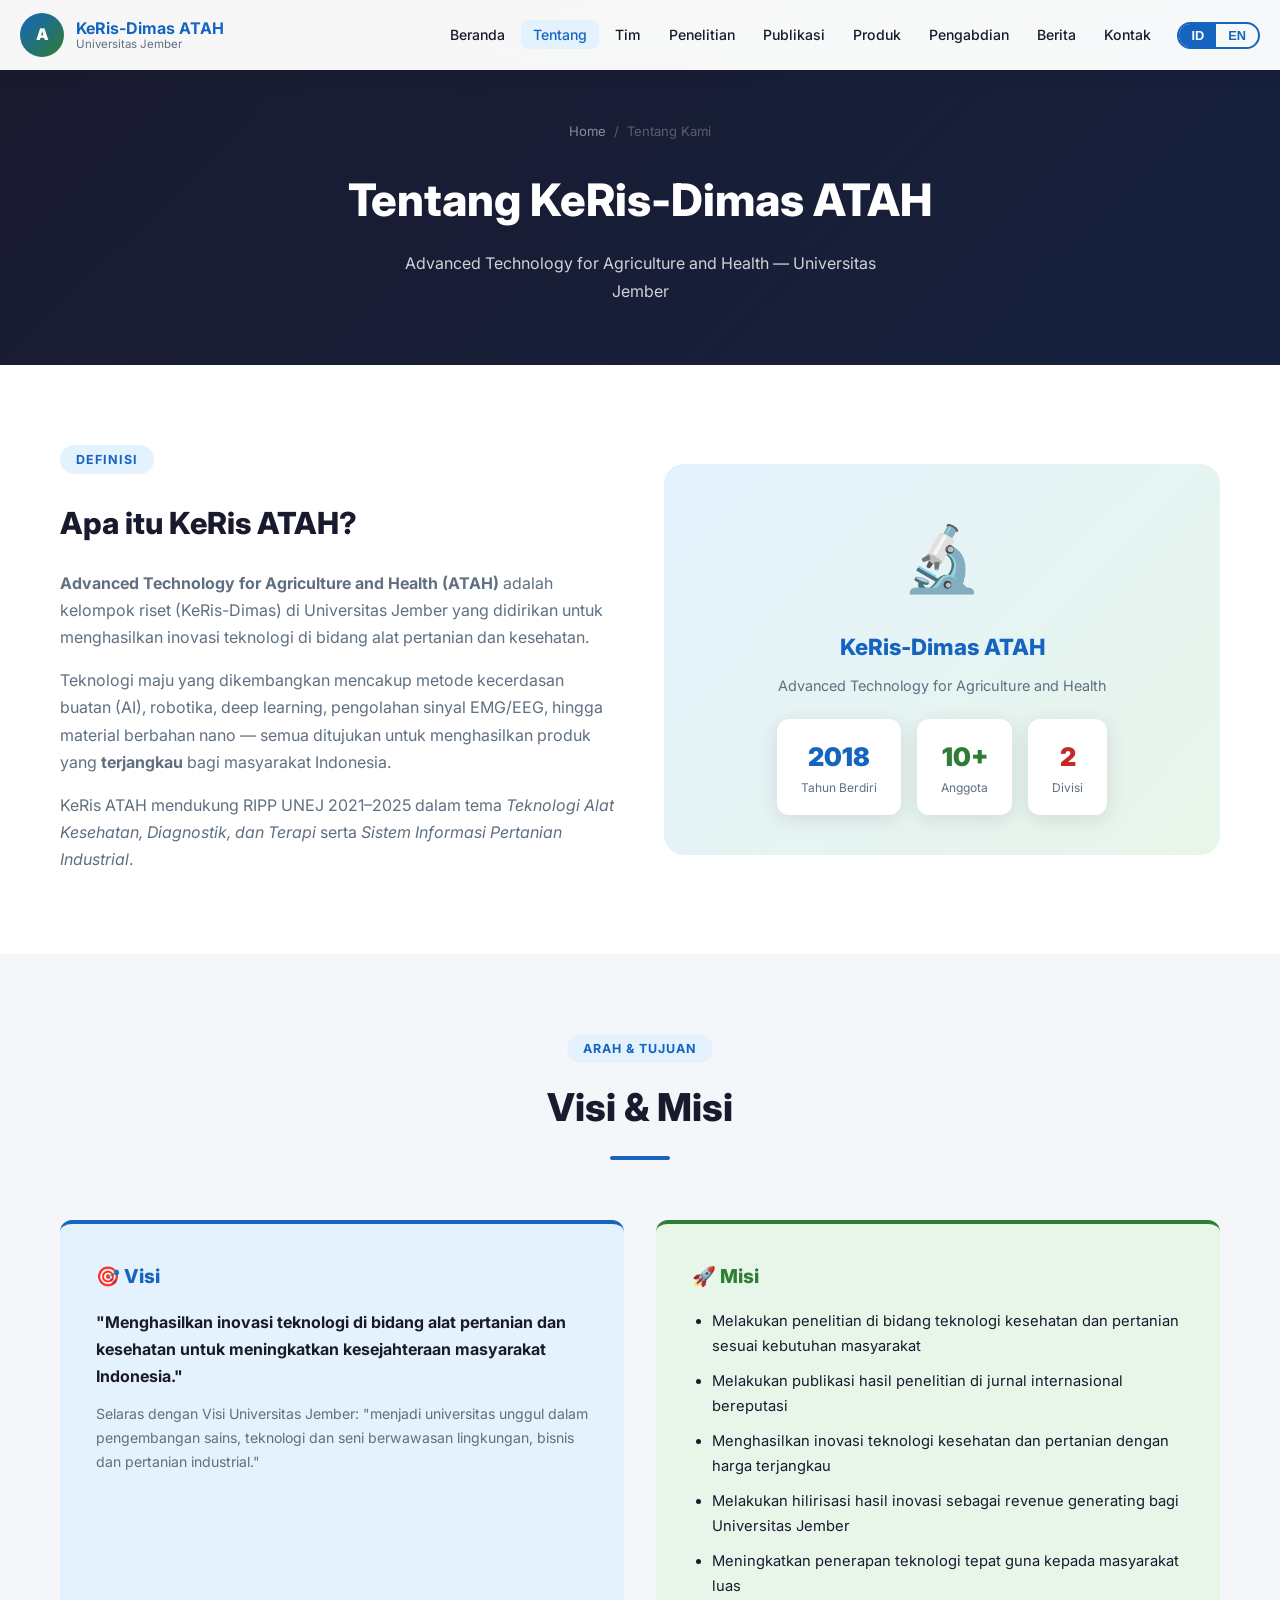
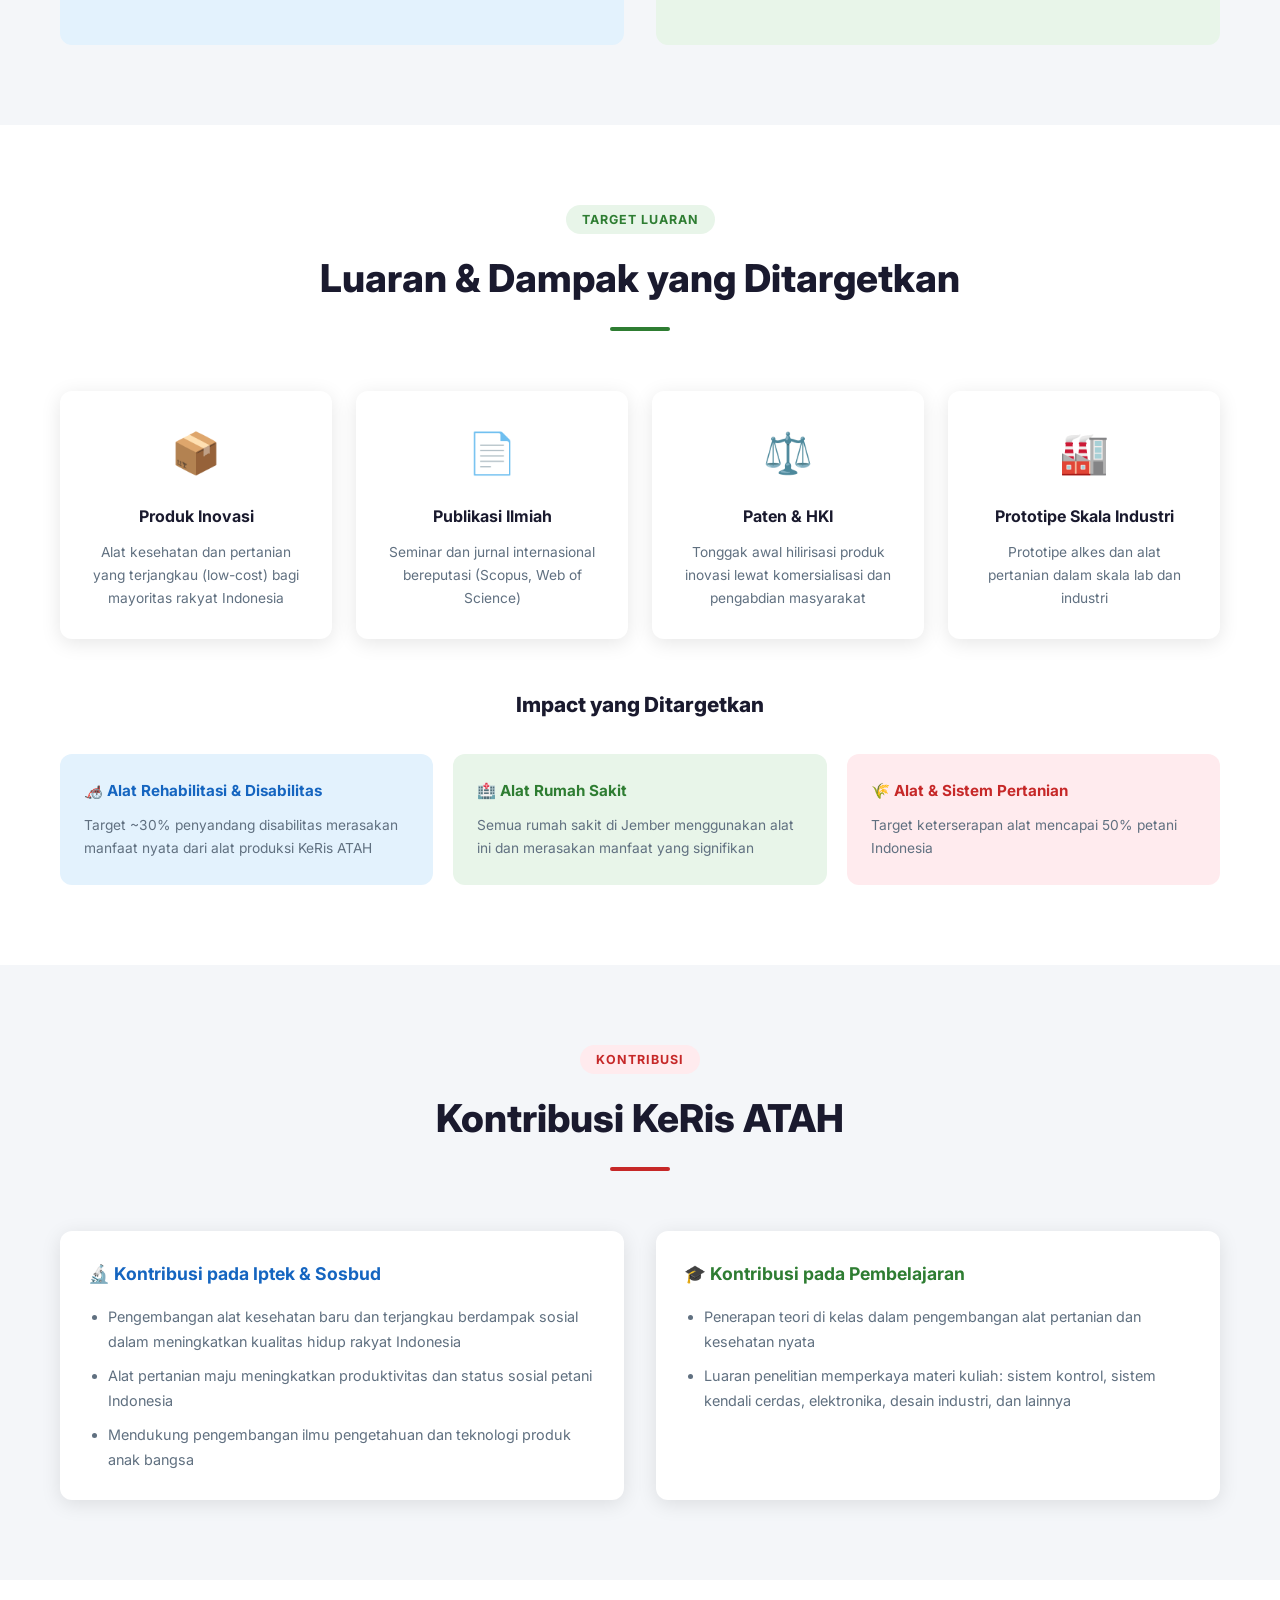
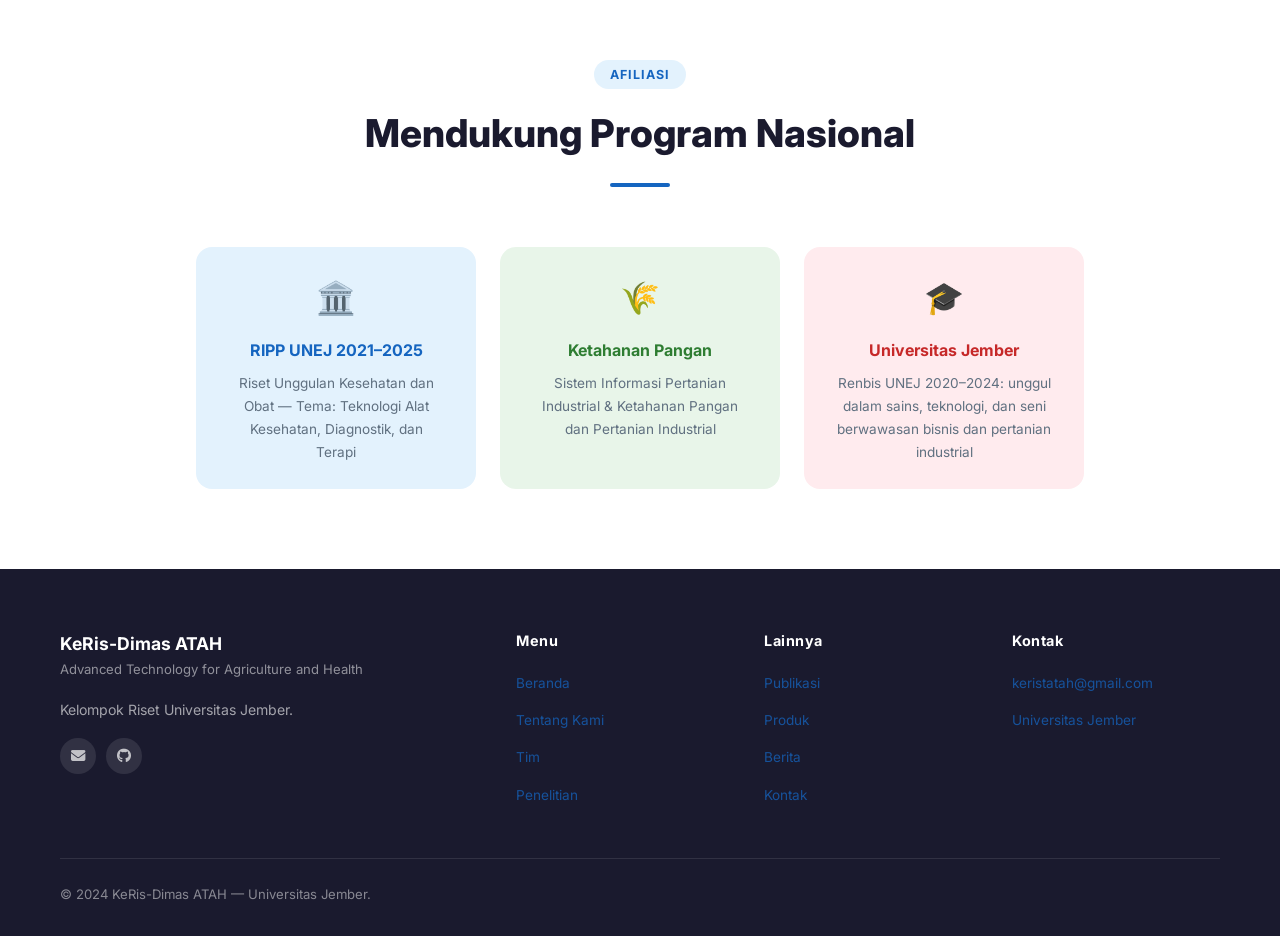
==== about.html @ ddde3e36 "Initial commit" ====
<!DOCTYPE html>
<html lang="id">
<head>
  <meta charset="UTF-8" />
  <meta name="viewport" content="width=device-width, initial-scale=1.0" />
  <title>Tentang Kami — KeRis-Dimas ATAH</title>
  <meta name="description" content="Profil, visi, misi, dan tujuan KeRis-Dimas ATAH Universitas Jember." />
  <link rel="preconnect" href="https://fonts.googleapis.com" />
  <link href="https://fonts.googleapis.com/css2?family=Inter:wght@400;500;600;700;800;900&display=swap" rel="stylesheet" />
  <link rel="stylesheet" href="https://cdnjs.cloudflare.com/ajax/libs/font-awesome/6.5.0/css/all.min.css" />
  <link rel="stylesheet" href="css/style.css" />
</head>
<body>

<!-- NAVBAR -->
<nav class="navbar">
  <a href="index.html" class="navbar-brand">
    <div class="logo-circle">A</div>
    <div class="brand-text">
      <div class="brand-main">KeRis-Dimas ATAH</div>
      <div class="brand-sub">Universitas Jember</div>
    </div>
  </a>
  <ul class="nav-links">
    <li><a href="index.html"><span class="lang-id">Beranda</span><span class="lang-en">Home</span></a></li>
    <li><a href="about.html" class="active"><span class="lang-id">Tentang</span><span class="lang-en">About</span></a></li>
    <li><a href="team.html"><span class="lang-id">Tim</span><span class="lang-en">Team</span></a></li>
    <li><a href="research.html"><span class="lang-id">Penelitian</span><span class="lang-en">Research</span></a></li>
    <li><a href="publications.html"><span class="lang-id">Publikasi</span><span class="lang-en">Publications</span></a></li>
    <li><a href="products.html"><span class="lang-id">Produk</span><span class="lang-en">Products</span></a></li>
        <li><a href="pengabdian.html"><span class="lang-id">Pengabdian</span><span class="lang-en">Service</span></a></li>
    <li><a href="news.html"><span class="lang-id">Berita</span><span class="lang-en">News</span></a></li>
    <li><a href="contact.html"><span class="lang-id">Kontak</span><span class="lang-en">Contact</span></a></li>
    <li><div class="lang-btn"><button id="btn-id" class="active">ID</button><button id="btn-en">EN</button></div></li>
  </ul>
  <button class="hamburger" aria-label="Menu"><span></span><span></span><span></span></button>
</nav>

<!-- PAGE HEADER -->
<div class="page-header">
  <div class="container">
    <div class="breadcrumb">
      <a href="index.html">Home</a>
      <span>/</span>
      <span><span class="lang-id">Tentang Kami</span><span class="lang-en">About Us</span></span>
    </div>
    <h1>
      <span class="lang-id">Tentang KeRis-Dimas ATAH</span>
      <span class="lang-en">About KeRis-Dimas ATAH</span>
    </h1>
    <p>
      <span class="lang-id">Advanced Technology for Agriculture and Health — Universitas Jember</span>
      <span class="lang-en">Advanced Technology for Agriculture and Health — Universitas Jember</span>
    </p>
  </div>
</div>

<!-- DEFINISI -->
<section>
  <div class="container">
    <div style="display:grid;grid-template-columns:1fr 1fr;gap:48px;align-items:center;" class="two-col">
      <div>
        <span class="section-tag tag-blue">
          <span class="lang-id">Definisi</span><span class="lang-en">Definition</span>
        </span>
        <h2 style="font-size:1.9rem;font-weight:800;margin:12px 0 20px;color:var(--dark);">
          <span class="lang-id">Apa itu KeRis ATAH?</span>
          <span class="lang-en">What is KeRis ATAH?</span>
        </h2>
        <p style="color:var(--gray);margin-bottom:16px;">
          <span class="lang-id">
            <strong>Advanced Technology for Agriculture and Health (ATAH)</strong> adalah kelompok riset (KeRis-Dimas) di Universitas Jember yang didirikan untuk menghasilkan inovasi teknologi di bidang alat pertanian dan kesehatan.
          </span>
          <span class="lang-en">
            <strong>Advanced Technology for Agriculture and Health (ATAH)</strong> is a research group (KeRis-Dimas) at Universitas Jember established to generate technology innovations in agricultural and health equipment.
          </span>
        </p>
        <p style="color:var(--gray);margin-bottom:16px;">
          <span class="lang-id">
            Teknologi maju yang dikembangkan mencakup metode kecerdasan buatan (AI), robotika, deep learning, pengolahan sinyal EMG/EEG, hingga material berbahan nano — semua ditujukan untuk menghasilkan produk yang <strong>terjangkau</strong> bagi masyarakat Indonesia.
          </span>
          <span class="lang-en">
            Advanced technologies developed include artificial intelligence (AI), robotics, deep learning, EMG/EEG signal processing, and nanomaterials — all aimed at producing <strong>affordable</strong> products for Indonesian society.
          </span>
        </p>
        <p style="color:var(--gray);">
          <span class="lang-id">
            KeRis ATAH mendukung RIPP UNEJ 2021–2025 dalam tema <em>Teknologi Alat Kesehatan, Diagnostik, dan Terapi</em> serta <em>Sistem Informasi Pertanian Industrial</em>.
          </span>
          <span class="lang-en">
            KeRis ATAH supports UNEJ's RIPP 2021–2025 in the themes of <em>Health Equipment, Diagnostic, and Therapy Technology</em> and <em>Industrial Agricultural Information Systems</em>.
          </span>
        </p>
      </div>
      <div style="background:linear-gradient(135deg,var(--blue-pale),var(--green-pale));border-radius:20px;padding:40px;text-align:center;">
        <div style="font-size:4rem;margin-bottom:16px;">🔬</div>
        <h3 style="font-size:1.4rem;font-weight:800;color:var(--blue);margin-bottom:8px;">KeRis-Dimas ATAH</h3>
        <p style="font-size:0.9rem;color:var(--gray);margin-bottom:20px;">Advanced Technology for Agriculture and Health</p>
        <div style="display:flex;justify-content:center;gap:16px;flex-wrap:wrap;">
          <div style="background:white;border-radius:12px;padding:16px 24px;text-align:center;box-shadow:var(--shadow);">
            <div style="font-size:1.6rem;font-weight:900;color:var(--blue);">2018</div>
            <div style="font-size:0.75rem;color:var(--gray);"><span class="lang-id">Tahun Berdiri</span><span class="lang-en">Founded</span></div>
          </div>
          <div style="background:white;border-radius:12px;padding:16px 24px;text-align:center;box-shadow:var(--shadow);">
            <div style="font-size:1.6rem;font-weight:900;color:var(--green);">10+</div>
            <div style="font-size:0.75rem;color:var(--gray);"><span class="lang-id">Anggota</span><span class="lang-en">Members</span></div>
          </div>
          <div style="background:white;border-radius:12px;padding:16px 24px;text-align:center;box-shadow:var(--shadow);">
            <div style="font-size:1.6rem;font-weight:900;color:var(--red);">2</div>
            <div style="font-size:0.75rem;color:var(--gray);"><span class="lang-id">Divisi</span><span class="lang-en">Divisions</span></div>
          </div>
        </div>
      </div>
    </div>
  </div>
</section>

<style>
@media(max-width:768px){.two-col{grid-template-columns:1fr!important;}}
</style>

<!-- VISI MISI -->
<section class="bg-light">
  <div class="container">
    <div class="section-header">
      <span class="section-tag tag-blue">
        <span class="lang-id">Arah & Tujuan</span><span class="lang-en">Direction & Purpose</span>
      </span>
      <h2>
        <span class="lang-id">Visi & Misi</span>
        <span class="lang-en">Vision & Mission</span>
      </h2>
      <div class="section-divider divider-blue"></div>
    </div>

    <div class="vision-mission">
      <div class="vm-card vision">
        <h3>🎯 <span class="lang-id">Visi</span><span class="lang-en">Vision</span></h3>
        <p>
          <span class="lang-id">
            <strong>"Menghasilkan inovasi teknologi di bidang alat pertanian dan kesehatan untuk meningkatkan kesejahteraan masyarakat Indonesia."</strong>
          </span>
          <span class="lang-en">
            <strong>"To produce technology innovations in agricultural and health equipment to improve the welfare of Indonesian society."</strong>
          </span>
        </p>
        <p style="margin-top:12px;font-size:0.88rem;color:var(--gray);">
          <span class="lang-id">Selaras dengan Visi Universitas Jember: "menjadi universitas unggul dalam pengembangan sains, teknologi dan seni berwawasan lingkungan, bisnis dan pertanian industrial."</span>
          <span class="lang-en">Aligned with Universitas Jember's Vision: "to become an excellent university in science, technology and art with environmental, business, and industrial agriculture perspectives."</span>
        </p>
      </div>

      <div class="vm-card mission">
        <h3>🚀 <span class="lang-id">Misi</span><span class="lang-en">Mission</span></h3>
        <ul>
          <li>
            <span class="lang-id">Melakukan penelitian di bidang teknologi kesehatan dan pertanian sesuai kebutuhan masyarakat</span>
            <span class="lang-en">Conduct research in health and agricultural technology according to community needs</span>
          </li>
          <li>
            <span class="lang-id">Melakukan publikasi hasil penelitian di jurnal internasional bereputasi</span>
            <span class="lang-en">Publish research results in reputable international journals</span>
          </li>
          <li>
            <span class="lang-id">Menghasilkan inovasi teknologi kesehatan dan pertanian dengan harga terjangkau</span>
            <span class="lang-en">Produce affordable health and agricultural technology innovations</span>
          </li>
          <li>
            <span class="lang-id">Melakukan hilirisasi hasil inovasi sebagai revenue generating bagi Universitas Jember</span>
            <span class="lang-en">Commercialize innovations as revenue generating for Universitas Jember</span>
          </li>
          <li>
            <span class="lang-id">Meningkatkan penerapan teknologi tepat guna kepada masyarakat luas</span>
            <span class="lang-en">Increase the application of appropriate technology to the wider community</span>
          </li>
        </ul>
      </div>
    </div>
  </div>
</section>

<!-- LUARAN & TARGET -->
<section>
  <div class="container">
    <div class="section-header">
      <span class="section-tag tag-green">
        <span class="lang-id">Target Luaran</span><span class="lang-en">Target Outputs</span>
      </span>
      <h2>
        <span class="lang-id">Luaran & Dampak yang Ditargetkan</span>
        <span class="lang-en">Targeted Outputs & Impact</span>
      </h2>
      <div class="section-divider divider-green"></div>
    </div>

    <div class="contrib-grid">
      <div class="contrib-card">
        <div class="contrib-icon">📦</div>
        <h4><span class="lang-id">Produk Inovasi</span><span class="lang-en">Innovation Products</span></h4>
        <p>
          <span class="lang-id">Alat kesehatan dan pertanian yang terjangkau (low-cost) bagi mayoritas rakyat Indonesia</span>
          <span class="lang-en">Affordable health and agricultural equipment for the majority of Indonesian people</span>
        </p>
      </div>
      <div class="contrib-card">
        <div class="contrib-icon">📄</div>
        <h4><span class="lang-id">Publikasi Ilmiah</span><span class="lang-en">Scientific Publications</span></h4>
        <p>
          <span class="lang-id">Seminar dan jurnal internasional bereputasi (Scopus, Web of Science)</span>
          <span class="lang-en">Seminars and reputable international journals (Scopus, Web of Science)</span>
        </p>
      </div>
      <div class="contrib-card">
        <div class="contrib-icon">⚖️</div>
        <h4><span class="lang-id">Paten & HKI</span><span class="lang-en">Patents & IPR</span></h4>
        <p>
          <span class="lang-id">Tonggak awal hilirisasi produk inovasi lewat komersialisasi dan pengabdian masyarakat</span>
          <span class="lang-en">Starting point for commercializing innovation products and community service</span>
        </p>
      </div>
      <div class="contrib-card">
        <div class="contrib-icon">🏭</div>
        <h4><span class="lang-id">Prototipe Skala Industri</span><span class="lang-en">Industrial Prototypes</span></h4>
        <p>
          <span class="lang-id">Prototipe alkes dan alat pertanian dalam skala lab dan industri</span>
          <span class="lang-en">Health and agricultural equipment prototypes at lab and industrial scale</span>
        </p>
      </div>
    </div>

    <!-- Impact section -->
    <div style="margin-top:48px;">
      <h3 style="font-size:1.3rem;font-weight:800;text-align:center;margin-bottom:32px;">
        <span class="lang-id">Impact yang Ditargetkan</span>
        <span class="lang-en">Targeted Impact</span>
      </h3>
      <div style="display:grid;grid-template-columns:repeat(auto-fit,minmax(260px,1fr));gap:20px;">
        <div style="background:var(--blue-pale);border-radius:12px;padding:24px;">
          <h4 style="color:var(--blue);font-size:0.95rem;font-weight:700;margin-bottom:10px;">
            🦽 <span class="lang-id">Alat Rehabilitasi & Disabilitas</span><span class="lang-en">Rehabilitation & Disability Aids</span>
          </h4>
          <p style="font-size:0.86rem;color:var(--gray);">
            <span class="lang-id">Target ~30% penyandang disabilitas merasakan manfaat nyata dari alat produksi KeRis ATAH</span>
            <span class="lang-en">Target ~30% of people with disabilities benefiting from KeRis ATAH products</span>
          </p>
        </div>
        <div style="background:var(--green-pale);border-radius:12px;padding:24px;">
          <h4 style="color:var(--green);font-size:0.95rem;font-weight:700;margin-bottom:10px;">
            🏥 <span class="lang-id">Alat Rumah Sakit</span><span class="lang-en">Hospital Equipment</span>
          </h4>
          <p style="font-size:0.86rem;color:var(--gray);">
            <span class="lang-id">Semua rumah sakit di Jember menggunakan alat ini dan merasakan manfaat yang signifikan</span>
            <span class="lang-en">All hospitals in Jember using this equipment and experiencing significant benefits</span>
          </p>
        </div>
        <div style="background:var(--red-pale);border-radius:12px;padding:24px;">
          <h4 style="color:var(--red);font-size:0.95rem;font-weight:700;margin-bottom:10px;">
            🌾 <span class="lang-id">Alat & Sistem Pertanian</span><span class="lang-en">Agricultural Equipment & Systems</span>
          </h4>
          <p style="font-size:0.86rem;color:var(--gray);">
            <span class="lang-id">Target keterserapan alat mencapai 50% petani Indonesia</span>
            <span class="lang-en">Target of 50% of Indonesian farmers adopting the equipment</span>
          </p>
        </div>
      </div>
    </div>
  </div>
</section>

<!-- KONTRIBUSI -->
<section class="bg-light">
  <div class="container">
    <div class="section-header">
      <span class="section-tag tag-red">
        <span class="lang-id">Kontribusi</span><span class="lang-en">Contributions</span>
      </span>
      <h2>
        <span class="lang-id">Kontribusi KeRis ATAH</span>
        <span class="lang-en">Contributions of KeRis ATAH</span>
      </h2>
      <div class="section-divider divider-red"></div>
    </div>

    <div style="display:grid;grid-template-columns:1fr 1fr;gap:32px;" class="two-col">
      <div class="card">
        <div class="card-body">
          <h3 style="font-size:1.1rem;font-weight:700;margin-bottom:16px;color:var(--blue);">
            🔬 <span class="lang-id">Kontribusi pada Iptek & Sosbud</span><span class="lang-en">Contribution to Science & Society</span>
          </h3>
          <ul style="padding-left:20px;color:var(--gray);font-size:0.9rem;">
            <li style="margin-bottom:10px;">
              <span class="lang-id">Pengembangan alat kesehatan baru dan terjangkau berdampak sosial dalam meningkatkan kualitas hidup rakyat Indonesia</span>
              <span class="lang-en">Development of new, affordable health equipment with social impact on improving Indonesian quality of life</span>
            </li>
            <li style="margin-bottom:10px;">
              <span class="lang-id">Alat pertanian maju meningkatkan produktivitas dan status sosial petani Indonesia</span>
              <span class="lang-en">Advanced agricultural tools improving productivity and social status of Indonesian farmers</span>
            </li>
            <li>
              <span class="lang-id">Mendukung pengembangan ilmu pengetahuan dan teknologi produk anak bangsa</span>
              <span class="lang-en">Supporting the development of indigenous science and technology products</span>
            </li>
          </ul>
        </div>
      </div>
      <div class="card">
        <div class="card-body">
          <h3 style="font-size:1.1rem;font-weight:700;margin-bottom:16px;color:var(--green);">
            🎓 <span class="lang-id">Kontribusi pada Pembelajaran</span><span class="lang-en">Contribution to Education</span>
          </h3>
          <ul style="padding-left:20px;color:var(--gray);font-size:0.9rem;">
            <li style="margin-bottom:10px;">
              <span class="lang-id">Penerapan teori di kelas dalam pengembangan alat pertanian dan kesehatan nyata</span>
              <span class="lang-en">Applying classroom theory in developing real agricultural and health devices</span>
            </li>
            <li>
              <span class="lang-id">Luaran penelitian memperkaya materi kuliah: sistem kontrol, sistem kendali cerdas, elektronika, desain industri, dan lainnya</span>
              <span class="lang-en">Research outputs enriching course materials: control systems, intelligent control, electronics, industrial design, and more</span>
            </li>
          </ul>
        </div>
      </div>
    </div>
  </div>
</section>

<!-- AFILIASI -->
<section>
  <div class="container" style="text-align:center;">
    <div class="section-header">
      <span class="section-tag tag-blue">
        <span class="lang-id">Afiliasi</span><span class="lang-en">Affiliation</span>
      </span>
      <h2>
        <span class="lang-id">Mendukung Program Nasional</span>
        <span class="lang-en">Supporting National Programs</span>
      </h2>
      <div class="section-divider divider-blue"></div>
    </div>
    <div style="display:flex;justify-content:center;gap:24px;flex-wrap:wrap;">
      <div style="background:var(--blue-pale);border-radius:16px;padding:24px 32px;max-width:280px;">
        <div style="font-size:2rem;margin-bottom:12px;">🏛️</div>
        <h4 style="color:var(--blue);font-weight:700;margin-bottom:8px;">RIPP UNEJ 2021–2025</h4>
        <p style="font-size:0.85rem;color:var(--gray);">
          <span class="lang-id">Riset Unggulan Kesehatan dan Obat — Tema: Teknologi Alat Kesehatan, Diagnostik, dan Terapi</span>
          <span class="lang-en">Leading Health & Medicine Research — Theme: Health Equipment, Diagnostic, and Therapy Technology</span>
        </p>
      </div>
      <div style="background:var(--green-pale);border-radius:16px;padding:24px 32px;max-width:280px;">
        <div style="font-size:2rem;margin-bottom:12px;">🌾</div>
        <h4 style="color:var(--green);font-weight:700;margin-bottom:8px;">
          <span class="lang-id">Ketahanan Pangan</span><span class="lang-en">Food Security</span>
        </h4>
        <p style="font-size:0.85rem;color:var(--gray);">
          <span class="lang-id">Sistem Informasi Pertanian Industrial & Ketahanan Pangan dan Pertanian Industrial</span>
          <span class="lang-en">Industrial Agricultural Information Systems & Food Security and Industrial Agriculture</span>
        </p>
      </div>
      <div style="background:var(--red-pale);border-radius:16px;padding:24px 32px;max-width:280px;">
        <div style="font-size:2rem;margin-bottom:12px;">🎓</div>
        <h4 style="color:var(--red);font-weight:700;margin-bottom:8px;">Universitas Jember</h4>
        <p style="font-size:0.85rem;color:var(--gray);">
          <span class="lang-id">Renbis UNEJ 2020–2024: unggul dalam sains, teknologi, dan seni berwawasan bisnis dan pertanian industrial</span>
          <span class="lang-en">UNEJ Business Plan 2020–2024: excellence in science, technology, and arts with business and industrial agriculture perspectives</span>
        </p>
      </div>
    </div>
  </div>
</section>

<!-- FOOTER -->
<footer>
  <div class="container">
    <div class="footer-grid">
      <div>
        <div class="footer-brand">
          <div class="name">KeRis-Dimas ATAH</div>
          <div class="sub">Advanced Technology for Agriculture and Health</div>
        </div>
        <p><span class="lang-id">Kelompok Riset Universitas Jember.</span><span class="lang-en">Research Group of Universitas Jember.</span></p>
        <div class="footer-socials" style="margin-top:16px;">
          <a href="mailto:keristatah@gmail.com" class="footer-social-btn"><i class="fas fa-envelope"></i></a>
          <a href="https://github.com/kerisatah-unej" target="_blank" class="footer-social-btn"><i class="fab fa-github"></i></a>
        </div>
      </div>
      <div class="footer-col">
        <h4>Menu</h4>
        <ul>
          <li><a href="index.html"><span class="lang-id">Beranda</span><span class="lang-en">Home</span></a></li>
          <li><a href="about.html"><span class="lang-id">Tentang Kami</span><span class="lang-en">About Us</span></a></li>
          <li><a href="team.html"><span class="lang-id">Tim</span><span class="lang-en">Team</span></a></li>
          <li><a href="research.html"><span class="lang-id">Penelitian</span><span class="lang-en">Research</span></a></li>
        </ul>
      </div>
      <div class="footer-col">
        <h4><span class="lang-id">Lainnya</span><span class="lang-en">More</span></h4>
        <ul>
          <li><a href="publications.html"><span class="lang-id">Publikasi</span><span class="lang-en">Publications</span></a></li>
          <li><a href="products.html"><span class="lang-id">Produk</span><span class="lang-en">Products</span></a></li>
          <li><a href="news.html"><span class="lang-id">Berita</span><span class="lang-en">News</span></a></li>
          <li><a href="contact.html"><span class="lang-id">Kontak</span><span class="lang-en">Contact</span></a></li>
        </ul>
      </div>
      <div class="footer-col">
        <h4>Kontak</h4>
        <ul>
          <li><a href="mailto:keristatah@gmail.com">keristatah@gmail.com</a></li>
          <li><a href="https://unej.ac.id" target="_blank">Universitas Jember</a></li>
        </ul>
      </div>
    </div>
    <div class="footer-bottom">
      <p>© 2024 KeRis-Dimas ATAH — Universitas Jember.</p>
    </div>
  </div>
</footer>

<button class="scroll-top" id="scroll-top"><i class="fas fa-arrow-up"></i></button>
<script src="js/main.js"></script>
</body>
</html>
---- css/style.css ----
/* ============================================================
   KeRis-Dimas ATAH — Universitas Jember
   Main Stylesheet
   Colors: Blue #1565C0 | Green #2E7D32 | Red #C62828
   ============================================================ */

:root {
  --blue:        #1565C0;
  --blue-light:  #1E88E5;
  --blue-pale:   #E3F2FD;
  --green:       #2E7D32;
  --green-light: #43A047;
  --green-pale:  #E8F5E9;
  --red:         #C62828;
  --red-light:   #E53935;
  --red-pale:    #FFEBEE;
  --dark:        #1A1A2E;
  --gray:        #607080;
  --light-gray:  #F4F6F9;
  --white:       #FFFFFF;
  --shadow:      0 4px 20px rgba(0,0,0,0.10);
  --radius:      12px;
  --transition:  all 0.3s ease;
}

/* ── Reset & Base ── */
*, *::before, *::after { box-sizing: border-box; margin: 0; padding: 0; }
html { scroll-behavior: smooth; font-size: 16px; }
body {
  font-family: 'Inter', 'Segoe UI', Tahoma, Geneva, Verdana, sans-serif;
  color: var(--dark);
  background: var(--white);
  line-height: 1.7;
}
a { color: var(--blue); text-decoration: none; transition: var(--transition); }
a:hover { color: var(--blue-light); }
img { max-width: 100%; height: auto; display: block; }
section { padding: 80px 0; }
.container { max-width: 1200px; margin: 0 auto; padding: 0 20px; }

/* ── Language Toggle ── */
.lang-en { display: none; }
.lang-id { display: inline; }
body.en .lang-en { display: inline; }
body.en .lang-id { display: none; }
/* Block-level language elements */
.lang-en-block { display: none; }
.lang-id-block { display: block; }
body.en .lang-en-block { display: block; }
body.en .lang-id-block { display: none; }

/* ── Navbar ── */
.navbar {
  position: fixed;
  top: 0; left: 0; right: 0;
  z-index: 1000;
  background: rgba(255,255,255,0.97);
  backdrop-filter: blur(10px);
  box-shadow: 0 2px 20px rgba(0,0,0,0.08);
  padding: 0 20px;
  height: 70px;
  display: flex;
  align-items: center;
  justify-content: space-between;
  transition: var(--transition);
}
.navbar-brand {
  display: flex;
  align-items: center;
  gap: 12px;
  font-weight: 700;
  font-size: 1.1rem;
  color: var(--dark) !important;
}
.navbar-brand .logo-circle {
  width: 44px; height: 44px;
  border-radius: 50%;
  background: linear-gradient(135deg, var(--blue), var(--green));
  display: flex; align-items: center; justify-content: center;
  color: white; font-weight: 900; font-size: 1rem;
  flex-shrink: 0;
}
.navbar-brand .brand-text { line-height: 1.2; }
.navbar-brand .brand-text .brand-main { color: var(--blue); font-size: 1rem; }
.navbar-brand .brand-text .brand-sub { color: var(--gray); font-size: 0.72rem; font-weight: 400; }

.nav-links {
  display: flex;
  align-items: center;
  gap: 4px;
  list-style: none;
}
.nav-links a {
  color: var(--dark);
  font-size: 0.88rem;
  font-weight: 500;
  padding: 6px 12px;
  border-radius: 8px;
  transition: var(--transition);
}
.nav-links a:hover,
.nav-links a.active {
  background: var(--blue-pale);
  color: var(--blue);
}

.lang-btn {
  display: flex;
  align-items: center;
  border: 2px solid var(--blue);
  border-radius: 20px;
  overflow: hidden;
  margin-left: 10px;
}
.lang-btn button {
  padding: 4px 12px;
  border: none;
  background: transparent;
  font-size: 0.8rem;
  font-weight: 600;
  cursor: pointer;
  transition: var(--transition);
  color: var(--blue);
}
.lang-btn button.active {
  background: var(--blue);
  color: white;
}

.hamburger {
  display: none;
  flex-direction: column;
  gap: 5px;
  cursor: pointer;
  padding: 8px;
  border: none;
  background: none;
}
.hamburger span {
  width: 24px; height: 2px;
  background: var(--dark);
  border-radius: 2px;
  transition: var(--transition);
}

/* ── Mobile Nav ── */
@media (max-width: 900px) {
  .hamburger { display: flex; }
  .nav-links {
    position: fixed;
    top: 70px; left: 0; right: 0;
    background: white;
    flex-direction: column;
    padding: 20px;
    gap: 4px;
    box-shadow: var(--shadow);
    transform: translateY(-120%);
    transition: transform 0.3s ease;
  }
  .nav-links.open { transform: translateY(0); }
  .nav-links a { display: block; padding: 10px 16px; }
  .lang-btn { margin: 10px auto 0; }
}

/* ── Hero Section ── */
.hero {
  min-height: 100vh;
  background: linear-gradient(135deg, var(--dark) 0%, #16213e 50%, #0f3460 100%);
  display: flex;
  align-items: center;
  padding-top: 70px;
  position: relative;
  overflow: hidden;
}
.hero::before {
  content: '';
  position: absolute;
  width: 600px; height: 600px;
  border-radius: 50%;
  background: radial-gradient(circle, rgba(21,101,192,0.3) 0%, transparent 70%);
  top: -100px; right: -100px;
}
.hero::after {
  content: '';
  position: absolute;
  width: 400px; height: 400px;
  border-radius: 50%;
  background: radial-gradient(circle, rgba(46,125,50,0.2) 0%, transparent 70%);
  bottom: -50px; left: -50px;
}
.hero-content {
  position: relative;
  z-index: 1;
  color: white;
  max-width: 750px;
}
.hero-badge {
  display: inline-flex;
  align-items: center;
  gap: 8px;
  background: rgba(255,255,255,0.12);
  border: 1px solid rgba(255,255,255,0.25);
  border-radius: 30px;
  padding: 6px 18px;
  font-size: 0.82rem;
  margin-bottom: 24px;
  backdrop-filter: blur(10px);
}
.hero-badge .dot {
  width: 8px; height: 8px;
  border-radius: 50%;
  background: var(--green-light);
  animation: pulse 2s infinite;
}
@keyframes pulse {
  0%,100% { transform: scale(1); opacity:1; }
  50% { transform: scale(1.3); opacity:0.7; }
}
.hero h1 {
  font-size: clamp(2rem, 5vw, 3.2rem);
  font-weight: 800;
  line-height: 1.2;
  margin-bottom: 20px;
}
.hero h1 .highlight-blue { color: #64B5F6; }
.hero h1 .highlight-green { color: #81C784; }
.hero p {
  font-size: 1.05rem;
  opacity: 0.85;
  margin-bottom: 36px;
  max-width: 600px;
}
.hero-stats {
  display: flex;
  gap: 32px;
  margin-bottom: 40px;
  flex-wrap: wrap;
}
.hero-stat {
  text-align: center;
}
.hero-stat .number {
  font-size: 2rem;
  font-weight: 800;
  color: #64B5F6;
}
.hero-stat .label {
  font-size: 0.78rem;
  opacity: 0.7;
  text-transform: uppercase;
  letter-spacing: 0.5px;
}
.hero-buttons {
  display: flex;
  gap: 16px;
  flex-wrap: wrap;
}

/* ── Buttons ── */
.btn {
  display: inline-flex;
  align-items: center;
  gap: 8px;
  padding: 12px 28px;
  border-radius: 50px;
  font-size: 0.92rem;
  font-weight: 600;
  border: 2px solid transparent;
  cursor: pointer;
  transition: var(--transition);
  text-decoration: none;
}
.btn-primary {
  background: var(--blue);
  color: white;
  border-color: var(--blue);
}
.btn-primary:hover {
  background: var(--blue-light);
  border-color: var(--blue-light);
  color: white;
  transform: translateY(-2px);
  box-shadow: 0 8px 25px rgba(21,101,192,0.4);
}
.btn-outline {
  background: transparent;
  color: white;
  border-color: rgba(255,255,255,0.5);
}
.btn-outline:hover {
  background: rgba(255,255,255,0.15);
  border-color: white;
  color: white;
  transform: translateY(-2px);
}
.btn-green {
  background: var(--green);
  color: white;
  border-color: var(--green);
}
.btn-green:hover {
  background: var(--green-light);
  border-color: var(--green-light);
  color: white;
  transform: translateY(-2px);
}
.btn-red {
  background: var(--red);
  color: white;
  border-color: var(--red);
}
.btn-sm {
  padding: 8px 20px;
  font-size: 0.82rem;
}

/* ── Section Headers ── */
.section-header {
  text-align: center;
  margin-bottom: 60px;
}
.section-tag {
  display: inline-block;
  padding: 4px 16px;
  border-radius: 20px;
  font-size: 0.78rem;
  font-weight: 700;
  text-transform: uppercase;
  letter-spacing: 1px;
  margin-bottom: 12px;
}
.tag-blue { background: var(--blue-pale); color: var(--blue); }
.tag-green { background: var(--green-pale); color: var(--green); }
.tag-red { background: var(--red-pale); color: var(--red); }

.section-header h2 {
  font-size: clamp(1.6rem, 3vw, 2.4rem);
  font-weight: 800;
  color: var(--dark);
  margin-bottom: 16px;
}
.section-header p {
  color: var(--gray);
  font-size: 1rem;
  max-width: 600px;
  margin: 0 auto;
}
.section-divider {
  width: 60px; height: 4px;
  border-radius: 2px;
  margin: 16px auto 0;
}
.divider-blue { background: var(--blue); }
.divider-green { background: var(--green); }
.divider-red { background: var(--red); }

/* ── Cards ── */
.card {
  background: white;
  border-radius: var(--radius);
  box-shadow: var(--shadow);
  overflow: hidden;
  transition: var(--transition);
}
.card:hover {
  transform: translateY(-6px);
  box-shadow: 0 12px 40px rgba(0,0,0,0.14);
}
.card-body { padding: 28px; }

/* ── Research Focus Cards ── */
.focus-grid {
  display: grid;
  grid-template-columns: repeat(auto-fit, minmax(280px, 1fr));
  gap: 24px;
}
.focus-card {
  border-radius: var(--radius);
  padding: 32px 28px;
  position: relative;
  overflow: hidden;
  transition: var(--transition);
}
.focus-card::before {
  content: '';
  position: absolute;
  top: 0; left: 0; right: 0;
  height: 4px;
}
.focus-card.blue { background: var(--blue-pale); }
.focus-card.blue::before { background: var(--blue); }
.focus-card.green { background: var(--green-pale); }
.focus-card.green::before { background: var(--green); }
.focus-card.red { background: var(--red-pale); }
.focus-card.red::before { background: var(--red); }
.focus-card:hover { transform: translateY(-4px); box-shadow: var(--shadow); }
.focus-icon {
  width: 56px; height: 56px;
  border-radius: 16px;
  display: flex; align-items: center; justify-content: center;
  font-size: 1.6rem;
  margin-bottom: 20px;
}
.focus-card.blue .focus-icon { background: rgba(21,101,192,0.12); }
.focus-card.green .focus-icon { background: rgba(46,125,50,0.12); }
.focus-card.red .focus-icon { background: rgba(198,40,40,0.12); }
.focus-card h3 { font-size: 1.1rem; font-weight: 700; margin-bottom: 10px; }
.focus-card p { font-size: 0.9rem; color: var(--gray); margin: 0; }

/* ── Stats Bar ── */
.stats-bar {
  background: linear-gradient(135deg, var(--blue) 0%, var(--green) 100%);
  padding: 60px 0;
}
.stats-grid {
  display: grid;
  grid-template-columns: repeat(auto-fit, minmax(160px, 1fr));
  gap: 32px;
  text-align: center;
}
.stat-item { color: white; }
.stat-number {
  font-size: 2.8rem;
  font-weight: 900;
  line-height: 1;
  margin-bottom: 8px;
}
.stat-label {
  font-size: 0.85rem;
  opacity: 0.85;
  text-transform: uppercase;
  letter-spacing: 0.5px;
}

/* ── Team Cards ── */
.team-grid {
  display: grid;
  grid-template-columns: repeat(auto-fill, minmax(240px, 1fr));
  gap: 28px;
}
.team-card {
  background: white;
  border-radius: var(--radius);
  box-shadow: var(--shadow);
  overflow: hidden;
  text-align: center;
  transition: var(--transition);
}
.team-card:hover { transform: translateY(-6px); box-shadow: 0 16px 40px rgba(0,0,0,0.14); }
.team-card-top {
  padding: 28px 20px 20px;
}
.team-avatar {
  width: 100px; height: 100px;
  border-radius: 50%;
  margin: 0 auto 16px;
  object-fit: cover;
  border: 4px solid var(--blue-pale);
}
.team-avatar-placeholder {
  width: 100px; height: 100px;
  border-radius: 50%;
  margin: 0 auto 16px;
  background: linear-gradient(135deg, var(--blue-pale), var(--green-pale));
  display: flex; align-items: center; justify-content: center;
  font-size: 2rem; font-weight: 700; color: var(--blue);
  border: 4px solid var(--blue-pale);
}
.team-card h3 { font-size: 0.98rem; font-weight: 700; margin-bottom: 4px; color: var(--dark); }
.team-card .role {
  font-size: 0.78rem;
  color: white;
  background: var(--blue);
  display: inline-block;
  padding: 3px 12px;
  border-radius: 20px;
  margin-bottom: 8px;
  font-weight: 600;
}
.team-card .role.green { background: var(--green); }
.team-card .role.red { background: var(--red); }
.team-card .division {
  font-size: 0.78rem;
  color: var(--gray);
  margin-bottom: 16px;
}
.team-card-footer {
  background: var(--light-gray);
  padding: 14px 20px;
  display: flex;
  justify-content: center;
  gap: 12px;
}
.social-link {
  width: 34px; height: 34px;
  border-radius: 50%;
  background: white;
  display: flex; align-items: center; justify-content: center;
  font-size: 0.85rem;
  color: var(--blue);
  box-shadow: 0 2px 8px rgba(0,0,0,0.10);
  transition: var(--transition);
}
.social-link:hover { background: var(--blue); color: white; transform: scale(1.1); }
.social-link.green:hover { background: var(--green); }
.social-link.red:hover { background: var(--red); }

/* ── Roadmap ── */
.roadmap-timeline {
  position: relative;
  padding: 20px 0;
}
.roadmap-timeline::before {
  content: '';
  position: absolute;
  left: 50%;
  top: 0; bottom: 0;
  width: 3px;
  background: linear-gradient(to bottom, var(--blue), var(--green));
  transform: translateX(-50%);
}
.roadmap-item {
  display: flex;
  justify-content: flex-end;
  padding-right: calc(50% + 40px);
  margin-bottom: 40px;
  position: relative;
}
.roadmap-item:nth-child(even) {
  justify-content: flex-start;
  padding-right: 0;
  padding-left: calc(50% + 40px);
}
.roadmap-dot {
  position: absolute;
  left: 50%;
  top: 20px;
  width: 18px; height: 18px;
  border-radius: 50%;
  border: 3px solid white;
  transform: translateX(-50%);
  z-index: 1;
}
.roadmap-dot.blue { background: var(--blue); }
.roadmap-dot.green { background: var(--green); }
.roadmap-dot.red { background: var(--red); }
.roadmap-content {
  background: white;
  border-radius: var(--radius);
  padding: 20px 24px;
  box-shadow: var(--shadow);
  max-width: 340px;
  width: 100%;
}
.roadmap-content .year {
  font-size: 0.75rem;
  font-weight: 700;
  text-transform: uppercase;
  letter-spacing: 1px;
  margin-bottom: 6px;
}
.roadmap-content h4 { font-size: 1rem; font-weight: 700; margin-bottom: 8px; }
.roadmap-content p { font-size: 0.86rem; color: var(--gray); margin: 0; }

@media (max-width: 768px) {
  .roadmap-timeline::before { left: 20px; }
  .roadmap-item, .roadmap-item:nth-child(even) {
    justify-content: flex-start;
    padding-left: 55px;
    padding-right: 0;
  }
  .roadmap-dot { left: 20px; }
  .roadmap-content { max-width: 100%; }
}

/* ── Publication Cards ── */
.pub-list { display: flex; flex-direction: column; gap: 16px; }
.pub-card {
  background: white;
  border-radius: var(--radius);
  padding: 20px 24px;
  box-shadow: var(--shadow);
  border-left: 4px solid var(--blue);
  transition: var(--transition);
}
.pub-card:hover { transform: translateX(4px); box-shadow: 0 8px 30px rgba(0,0,0,0.12); }
.pub-card.q1 { border-color: #1B5E20; }
.pub-card.q2 { border-color: var(--blue); }
.pub-card.q3 { border-color: var(--red); }
.pub-meta { display: flex; gap: 8px; flex-wrap: wrap; margin-bottom: 8px; }
.pub-badge {
  font-size: 0.7rem;
  font-weight: 700;
  padding: 2px 10px;
  border-radius: 10px;
  text-transform: uppercase;
  letter-spacing: 0.5px;
}
.badge-q1 { background: var(--green-pale); color: var(--green); }
.badge-q2 { background: var(--blue-pale); color: var(--blue); }
.badge-q3 { background: var(--red-pale); color: var(--red); }
.badge-scopus { background: #FFF3E0; color: #E65100; }
.badge-wos { background: #F3E5F5; color: #6A1B9A; }
.badge-sinta { background: var(--blue-pale); color: var(--blue); }
.pub-card h4 { font-size: 0.95rem; font-weight: 600; margin-bottom: 6px; color: var(--dark); }
.pub-card .pub-journal { font-size: 0.83rem; color: var(--gray); }
.pub-card .pub-year { font-size: 0.8rem; color: var(--gray); font-weight: 500; }

/* ── Product Gallery ── */
.gallery-grid {
  display: grid;
  grid-template-columns: repeat(auto-fill, minmax(300px, 1fr));
  gap: 24px;
}
.gallery-item {
  border-radius: var(--radius);
  overflow: hidden;
  background: white;
  box-shadow: var(--shadow);
  transition: var(--transition);
}
.gallery-item:hover { transform: translateY(-6px); box-shadow: 0 16px 40px rgba(0,0,0,0.15); }
.gallery-img {
  width: 100%; height: 220px;
  object-fit: cover;
  background: var(--light-gray);
  display: flex; align-items: center; justify-content: center;
  font-size: 3rem;
  color: var(--gray);
}
.gallery-info { padding: 20px; }
.gallery-info h3 { font-size: 1rem; font-weight: 700; margin-bottom: 6px; }
.gallery-info p { font-size: 0.85rem; color: var(--gray); margin: 0; }

/* ── News Cards ── */
.news-grid {
  display: grid;
  grid-template-columns: repeat(auto-fill, minmax(300px, 1fr));
  gap: 24px;
}
.news-card {
  background: white;
  border-radius: var(--radius);
  box-shadow: var(--shadow);
  overflow: hidden;
  transition: var(--transition);
}
.news-card:hover { transform: translateY(-6px); box-shadow: 0 16px 40px rgba(0,0,0,0.14); }
.news-card-img {
  height: 180px;
  background: linear-gradient(135deg, var(--blue-pale), var(--green-pale));
  display: flex; align-items: center; justify-content: center;
  font-size: 3rem;
}
.news-card-body { padding: 20px; }
.news-date { font-size: 0.78rem; color: var(--gray); margin-bottom: 8px; }
.news-card-body h3 { font-size: 0.98rem; font-weight: 700; margin-bottom: 8px; color: var(--dark); }
.news-card-body p { font-size: 0.86rem; color: var(--gray); margin-bottom: 12px; }
.news-read-more { font-size: 0.84rem; font-weight: 600; color: var(--blue); }

/* ── Contact ── */
.contact-grid {
  display: grid;
  grid-template-columns: 1fr 1fr;
  gap: 40px;
  align-items: start;
}
@media (max-width: 768px) { .contact-grid { grid-template-columns: 1fr; } }
.contact-info h3 { font-size: 1.3rem; font-weight: 700; margin-bottom: 20px; }
.contact-item {
  display: flex;
  gap: 16px;
  margin-bottom: 20px;
  align-items: flex-start;
}
.contact-icon {
  width: 44px; height: 44px;
  border-radius: 12px;
  display: flex; align-items: center; justify-content: center;
  font-size: 1.1rem;
  flex-shrink: 0;
}
.contact-icon.blue { background: var(--blue-pale); color: var(--blue); }
.contact-icon.green { background: var(--green-pale); color: var(--green); }
.contact-icon.red { background: var(--red-pale); color: var(--red); }
.contact-item .info-label { font-size: 0.78rem; color: var(--gray); margin-bottom: 2px; }
.contact-item .info-value { font-size: 0.95rem; font-weight: 600; }
.contact-form { background: white; border-radius: var(--radius); padding: 32px; box-shadow: var(--shadow); }
.form-group { margin-bottom: 20px; }
.form-group label { display: block; font-size: 0.85rem; font-weight: 600; margin-bottom: 6px; color: var(--dark); }
.form-group input,
.form-group textarea,
.form-group select {
  width: 100%;
  padding: 12px 16px;
  border: 2px solid #E0E0E0;
  border-radius: 10px;
  font-size: 0.9rem;
  font-family: inherit;
  transition: var(--transition);
  outline: none;
  background: var(--light-gray);
}
.form-group input:focus,
.form-group textarea:focus,
.form-group select:focus {
  border-color: var(--blue);
  background: white;
}
.form-group textarea { resize: vertical; min-height: 120px; }

/* ── Footer ── */
footer {
  background: var(--dark);
  color: rgba(255,255,255,0.8);
  padding: 60px 0 30px;
}
.footer-grid {
  display: grid;
  grid-template-columns: 2fr 1fr 1fr 1fr;
  gap: 40px;
  margin-bottom: 40px;
}
@media (max-width: 900px) {
  .footer-grid { grid-template-columns: 1fr 1fr; }
}
@media (max-width: 576px) {
  .footer-grid { grid-template-columns: 1fr; }
}
.footer-brand { margin-bottom: 16px; }
.footer-brand .name { font-size: 1.1rem; font-weight: 700; color: white; }
.footer-brand .sub { font-size: 0.82rem; opacity: 0.65; }
footer p { font-size: 0.88rem; line-height: 1.8; opacity: 0.75; }
.footer-col h4 { font-size: 0.9rem; font-weight: 700; color: white; margin-bottom: 16px; letter-spacing: 0.5px; }
.footer-col ul { list-style: none; }
.footer-col ul li { margin-bottom: 10px; }
.footer-col ul li a { font-size: 0.85rem; opacity: 0.75; transition: var(--transition); }
.footer-col ul li a:hover { opacity: 1; color: #64B5F6; }
.footer-bottom {
  border-top: 1px solid rgba(255,255,255,0.1);
  padding-top: 24px;
  display: flex;
  justify-content: space-between;
  align-items: center;
  flex-wrap: wrap;
  gap: 12px;
}
.footer-bottom p { font-size: 0.82rem; opacity: 0.6; margin: 0; }
.footer-socials { display: flex; gap: 10px; }
.footer-social-btn {
  width: 36px; height: 36px;
  border-radius: 50%;
  background: rgba(255,255,255,0.1);
  display: flex; align-items: center; justify-content: center;
  color: rgba(255,255,255,0.7);
  font-size: 0.9rem;
  transition: var(--transition);
}
.footer-social-btn:hover { background: var(--blue); color: white; }

/* ── About Page ── */
.vision-mission {
  display: grid;
  grid-template-columns: 1fr 1fr;
  gap: 32px;
}
@media (max-width: 768px) { .vision-mission { grid-template-columns: 1fr; } }
.vm-card {
  border-radius: var(--radius);
  padding: 36px;
  position: relative;
  overflow: hidden;
}
.vm-card.vision { background: var(--blue-pale); border-top: 4px solid var(--blue); }
.vm-card.mission { background: var(--green-pale); border-top: 4px solid var(--green); }
.vm-card h3 { font-size: 1.2rem; font-weight: 800; margin-bottom: 16px; }
.vm-card.vision h3 { color: var(--blue); }
.vm-card.mission h3 { color: var(--green); }
.vm-card ul { padding-left: 20px; }
.vm-card ul li { margin-bottom: 10px; font-size: 0.92rem; }

/* ── Contributions ── */
.contrib-grid {
  display: grid;
  grid-template-columns: repeat(auto-fit, minmax(260px, 1fr));
  gap: 24px;
}
.contrib-card {
  background: white;
  border-radius: var(--radius);
  padding: 28px;
  box-shadow: var(--shadow);
  text-align: center;
}
.contrib-icon {
  font-size: 2.5rem;
  margin-bottom: 16px;
}
.contrib-card h4 { font-size: 1rem; font-weight: 700; margin-bottom: 10px; }
.contrib-card p { font-size: 0.86rem; color: var(--gray); margin: 0; }

/* ── Page Header ── */
.page-header {
  background: linear-gradient(135deg, var(--dark) 0%, #16213e 100%);
  color: white;
  padding: 120px 0 60px;
  text-align: center;
}
.page-header h1 { font-size: clamp(1.8rem, 4vw, 2.8rem); font-weight: 800; margin-bottom: 12px; }
.page-header p { opacity: 0.8; font-size: 1rem; max-width: 500px; margin: 0 auto; }
.breadcrumb {
  display: flex;
  justify-content: center;
  gap: 8px;
  font-size: 0.82rem;
  opacity: 0.7;
  margin-bottom: 20px;
}
.breadcrumb a { color: rgba(255,255,255,0.7); }
.breadcrumb span { color: rgba(255,255,255,0.4); }

/* ── Tabs ── */
.tabs {
  display: flex;
  gap: 8px;
  flex-wrap: wrap;
  margin-bottom: 32px;
}
.tab-btn {
  padding: 8px 22px;
  border-radius: 50px;
  border: 2px solid #E0E0E0;
  background: white;
  font-size: 0.85rem;
  font-weight: 600;
  cursor: pointer;
  transition: var(--transition);
  color: var(--gray);
}
.tab-btn.active {
  background: var(--blue);
  border-color: var(--blue);
  color: white;
}
.tab-btn:hover:not(.active) {
  border-color: var(--blue);
  color: var(--blue);
}

/* ── Scroll to top ── */
.scroll-top {
  position: fixed;
  bottom: 28px; right: 28px;
  width: 44px; height: 44px;
  border-radius: 50%;
  background: var(--blue);
  color: white;
  border: none;
  cursor: pointer;
  display: flex; align-items: center; justify-content: center;
  font-size: 1.1rem;
  box-shadow: 0 4px 16px rgba(21,101,192,0.4);
  opacity: 0;
  transform: translateY(20px);
  transition: var(--transition);
  z-index: 999;
}
.scroll-top.visible { opacity: 1; transform: translateY(0); }
.scroll-top:hover { background: var(--blue-light); transform: translateY(-2px); }

/* ── Utilities ── */
.bg-light { background: var(--light-gray); }
.bg-blue-pale { background: var(--blue-pale); }
.text-center { text-align: center; }
.text-blue { color: var(--blue); }
.text-green { color: var(--green); }
.text-red { color: var(--red); }
.mt-2 { margin-top: 8px; }
.mt-4 { margin-top: 16px; }
.mt-6 { margin-top: 24px; }
.mb-2 { margin-bottom: 8px; }
.mb-4 { margin-bottom: 16px; }
.mb-6 { margin-bottom: 24px; }
.fw-bold { font-weight: 700; }
.small { font-size: 0.82rem; }
.divider { border: none; border-top: 1px solid #E0E0E0; margin: 40px 0; }
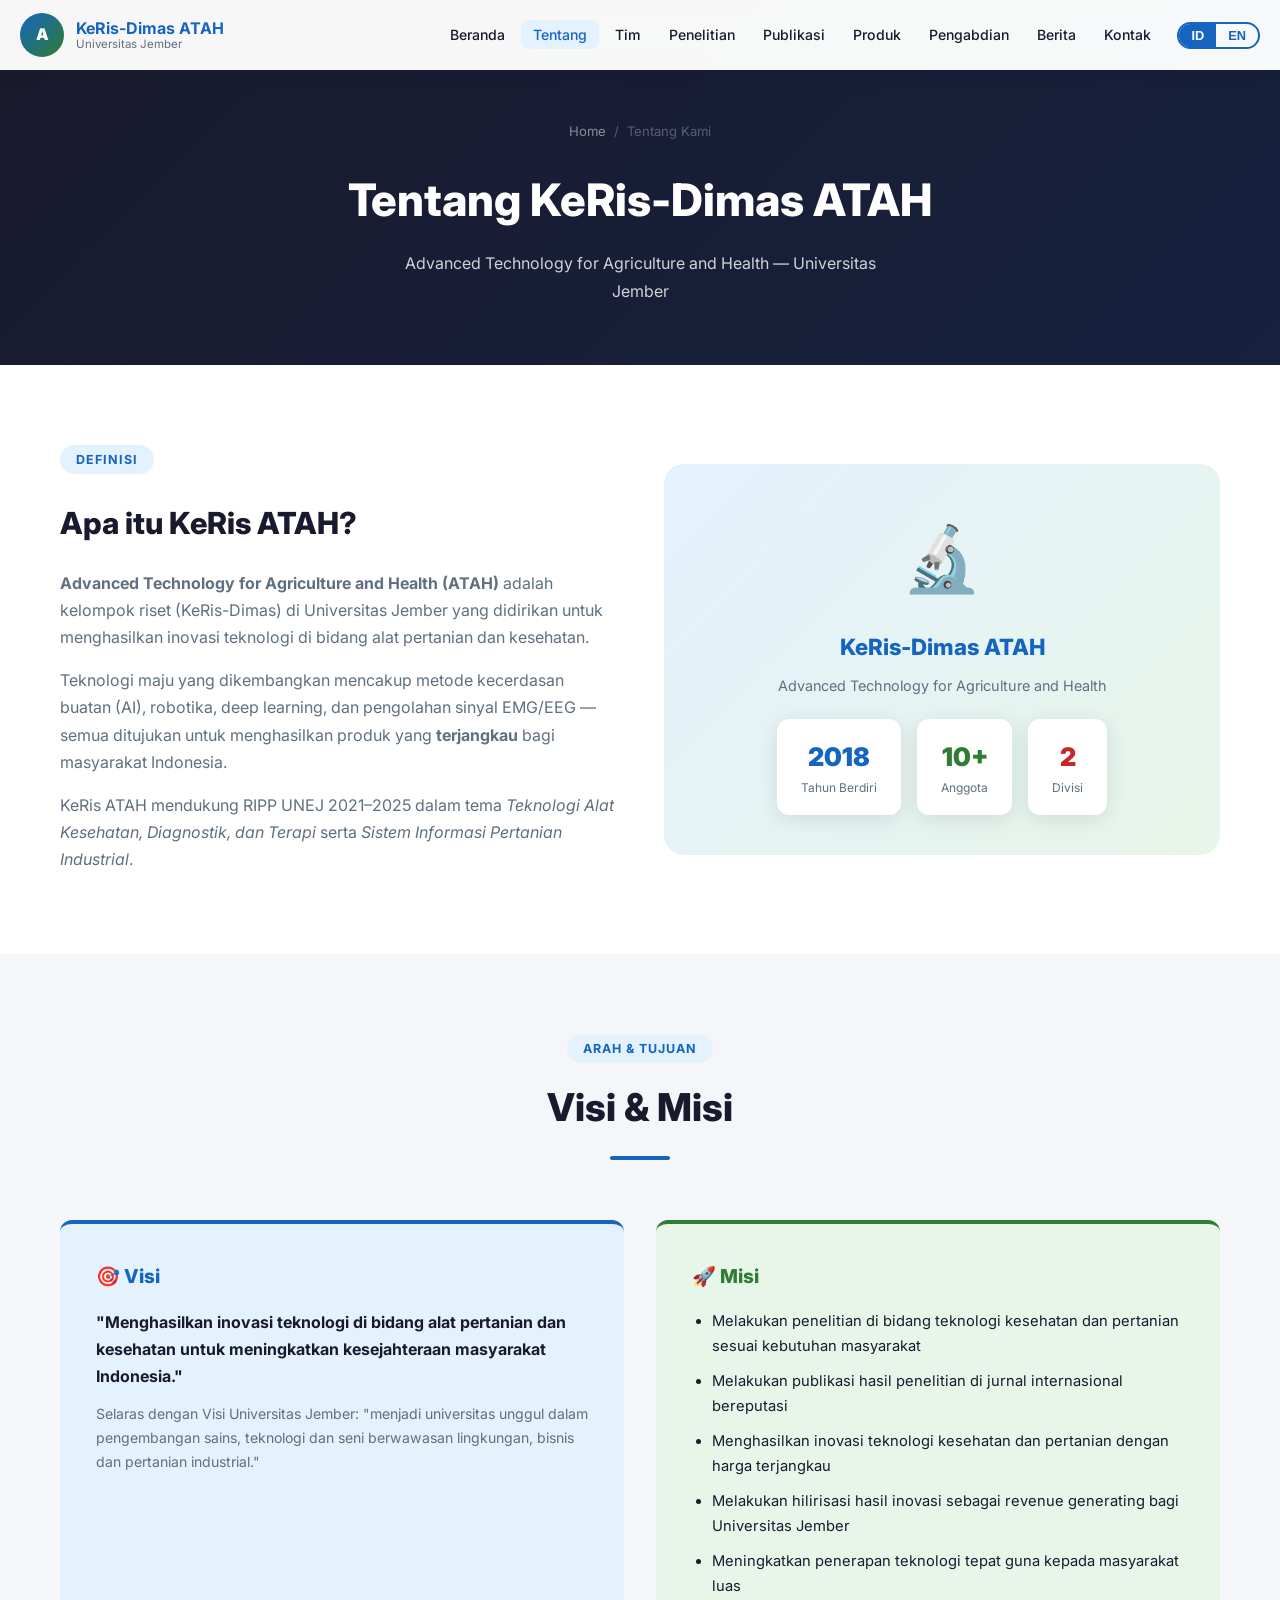
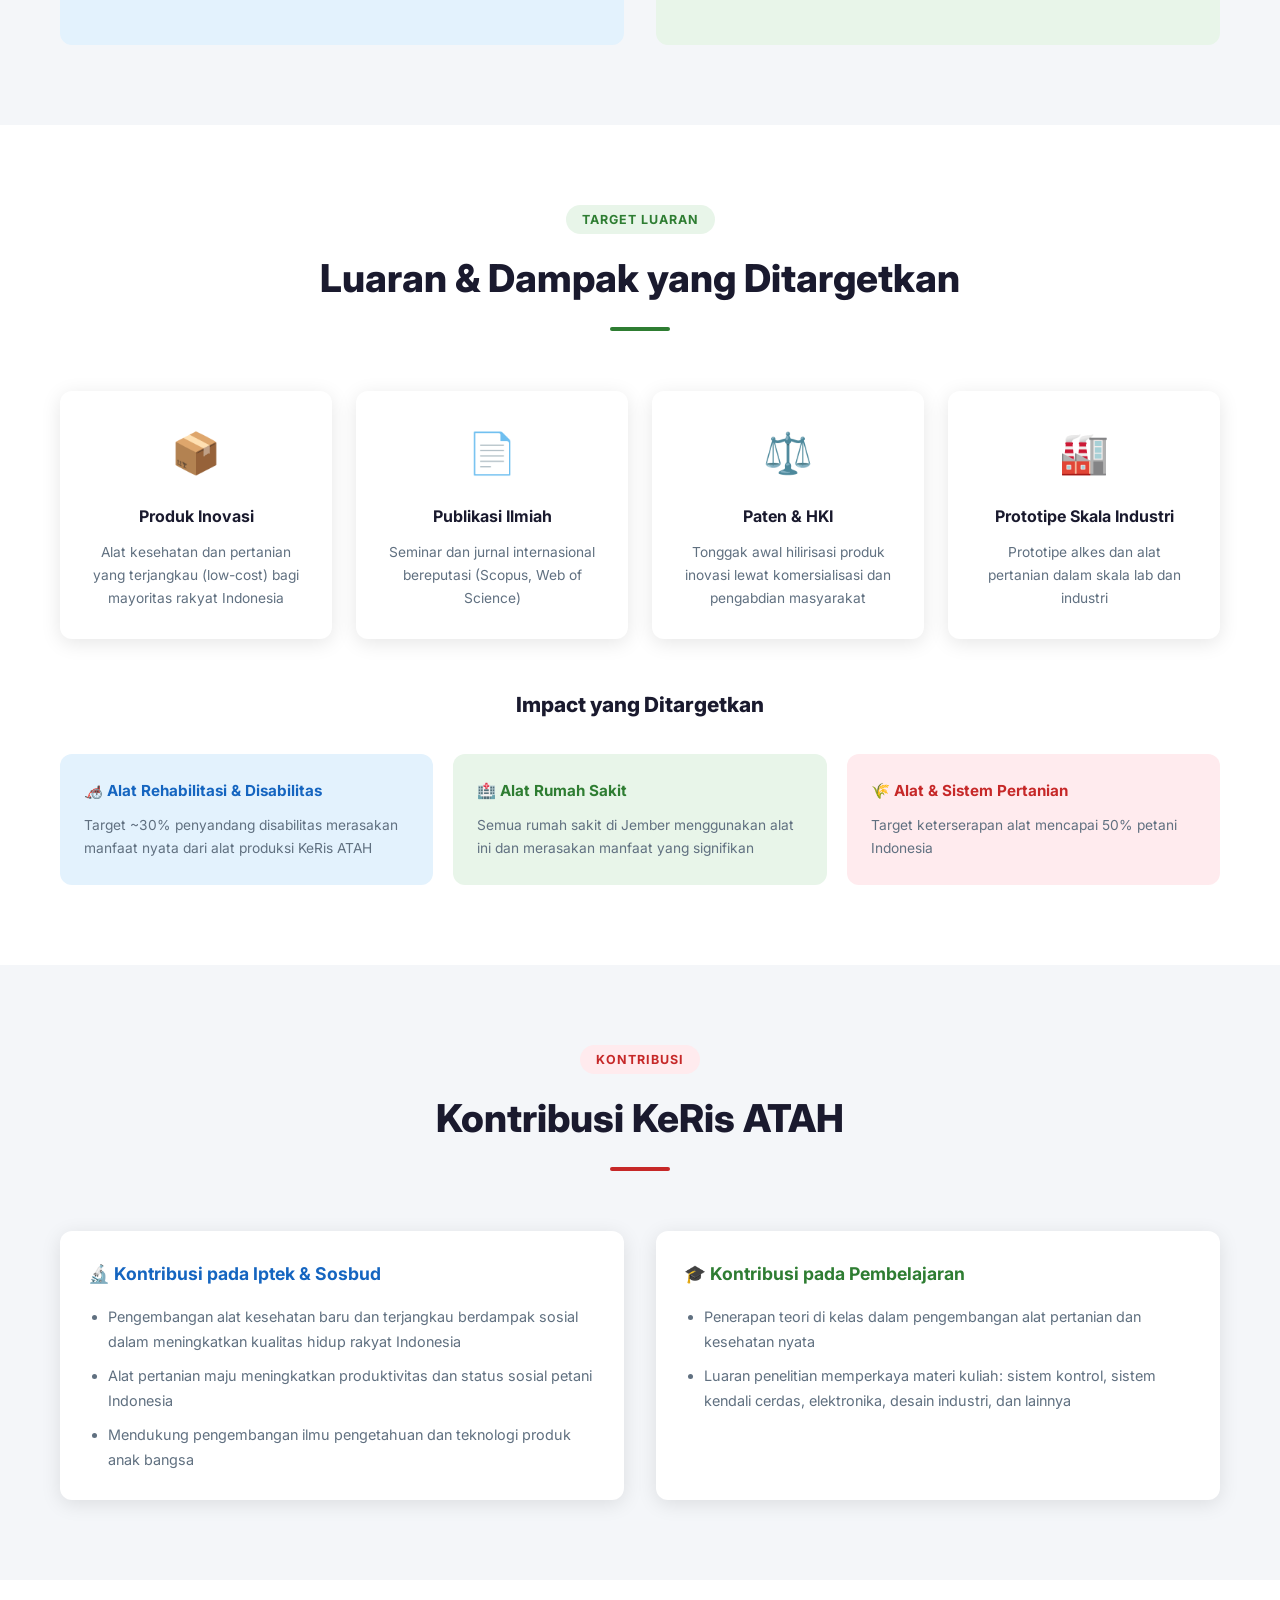
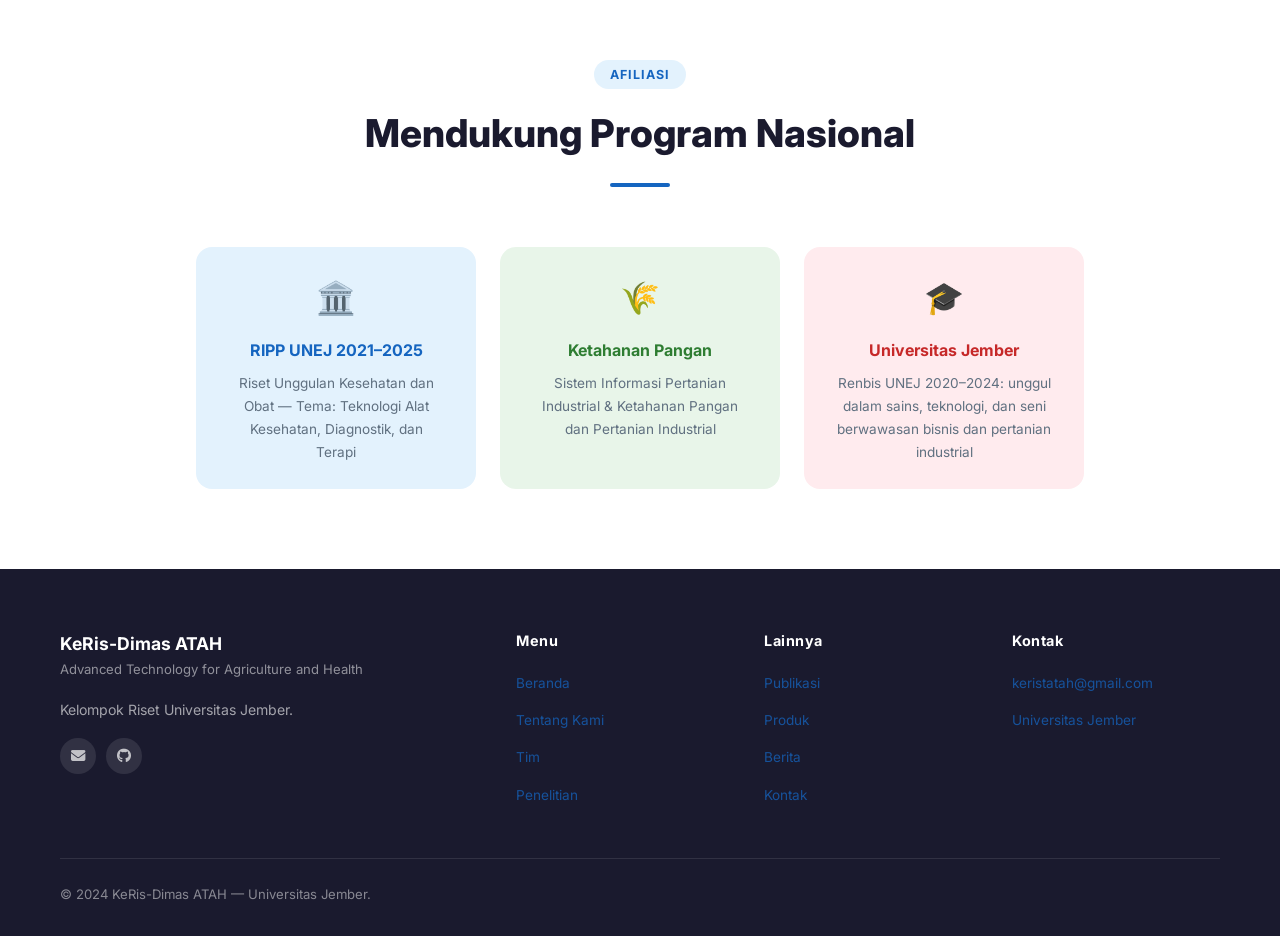
==== commit bc05ec62: "Revisi konten dan fitur popup produk - Hapus referensi material nano dari index.html dan about.html " ====
--- a/about.html
+++ b/about.html
@@ -77,10 +77,10 @@
         </p>
         <p style="color:var(--gray);margin-bottom:16px;">
           <span class="lang-id">
-            Teknologi maju yang dikembangkan mencakup metode kecerdasan buatan (AI), robotika, deep learning, pengolahan sinyal EMG/EEG, hingga material berbahan nano — semua ditujukan untuk menghasilkan produk yang <strong>terjangkau</strong> bagi masyarakat Indonesia.
+            Teknologi maju yang dikembangkan mencakup metode kecerdasan buatan (AI), robotika, deep learning, dan pengolahan sinyal EMG/EEG — semua ditujukan untuk menghasilkan produk yang <strong>terjangkau</strong> bagi masyarakat Indonesia.
           </span>
           <span class="lang-en">
-            Advanced technologies developed include artificial intelligence (AI), robotics, deep learning, EMG/EEG signal processing, and nanomaterials — all aimed at producing <strong>affordable</strong> products for Indonesian society.
+            Advanced technologies developed include artificial intelligence (AI), robotics, deep learning, and EMG/EEG signal processing — all aimed at producing <strong>affordable</strong> products for Indonesian society.
           </span>
         </p>
         <p style="color:var(--gray);">
